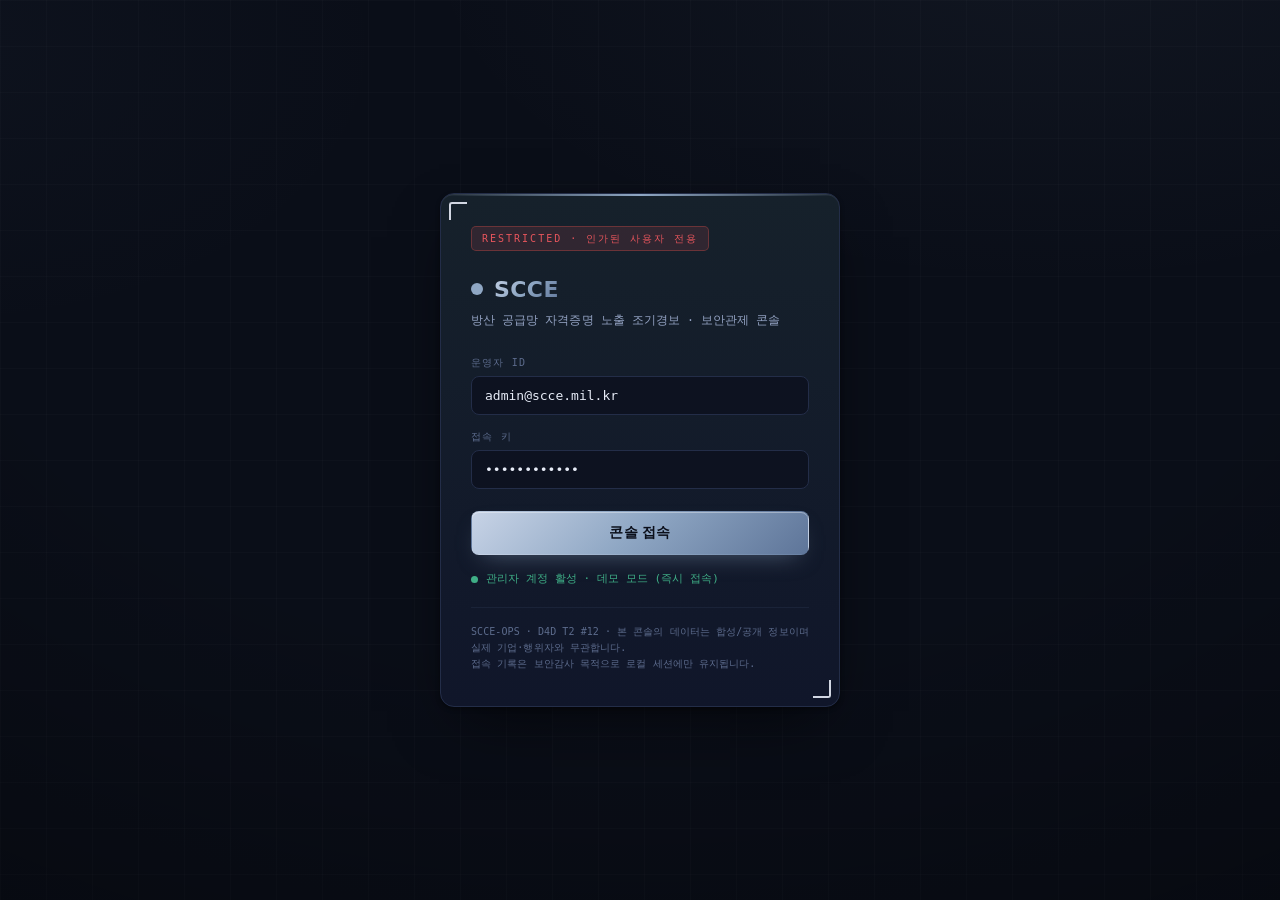
==== web/login.html @ 4a095b58 "SCCE — 방산 공급망 자격증명 노출 조기경보 (D4D T2 #12) - 협력사 도메인 매핑 + 유출/스틸러 자동 상관 - 활성침해 지배 스코어링(Compromise Likeli" ====
<!DOCTYPE html>
<html lang="ko">
<head>
<meta charset="UTF-8">
<meta name="viewport" content="width=device-width, initial-scale=1.0">
<title>SCCE · 접속 — 방산 공급망 조기경보</title>
<link rel="stylesheet" href="styles.css?v=16">
</head>
<body class="login-body">

<div class="login-card bracket-frame">
  <div class="scan"></div>
  <div class="login-inner">
    <span class="login-classification">Restricted · 인가된 사용자 전용</span>

    <div class="login-brand">
      <span class="beacon"></span>
      <h1>SCCE</h1>
    </div>
    <div class="login-sub">방산 공급망 자격증명 노출 조기경보 · 보안관제 콘솔</div>

    <form id="login-form" autocomplete="off">
      <div class="login-field">
        <label for="u">운영자 ID</label>
        <input id="u" type="text" value="admin@scce.mil.kr" spellcheck="false">
      </div>
      <div class="login-field">
        <label for="p">접속 키</label>
        <input id="p" type="password" value="••••••••••••">
      </div>
      <button class="login-btn" type="submit">콘솔 접속</button>
    </form>

    <div class="login-status"><span class="dot"></span>관리자 계정 활성 · 데모 모드 (즉시 접속)</div>

    <div class="login-foot">
      SCCE-OPS · D4D T2 #12 · 본 콘솔의 데이터는 합성/공개 정보이며 실제 기업·행위자와 무관합니다.<br>
      접속 기록은 보안감사 목적으로 로컬 세션에만 유지됩니다.
    </div>
  </div>
</div>

<script>
(function () {
  var AUTH_KEY = "scce_auth";
  // 이미 세션이 있으면 바로 대시보드로
  try { if (sessionStorage.getItem(AUTH_KEY)) location.replace("index.html"); } catch (e) {}

  function login() {
    var user = (document.getElementById("u").value || "admin@scce.mil.kr").trim();
    // 데모 모드: 관리자 계정 활성 → 항상 접속 성공
    try { sessionStorage.setItem(AUTH_KEY, user); } catch (e) {}
    location.href = "index.html";
  }
  document.getElementById("login-form").addEventListener("submit", function (e) {
    e.preventDefault(); login();
  });
})();
</script>
</body>
</html>
---- web/styles.css ----
/* ==========================================================================
   d4d-scce SOC 콘솔 — 딥 네이비 인텔리전스 콘솔
   오프라인 전용: 시스템 폰트만 사용(인터넷/CDN 불요).
   ========================================================================== */
:root {
  --bg:        #0A0E18;
  --bg-2:      #0D1220;
  --panel:     #10162A;
  --panel-2:   #141B2E;
  --line:      #232D48;
  --line-soft: #1A2338;
  --ink:       #E7ECF7;
  --ink-dim:   #93A2C2;
  --ink-faint: #5C6B8C;

  /* 주 액센트: 티타늄/실버 스틸블루 (경고가 아닌 "브랜드/인터랙션" 전용) */
  --accent:      #8FA7C4;
  --accent-dim:  #5E7599;
  --accent-soft: rgba(143,167,196,.13);

  /* 앰버는 이제 경고(WARN) 상태 전용 — 화면 전체에 뿌리지 않는다 */
  --amber:     #D9A441;
  --amber-dim: #96742C;
  --critical:  #E6555C;
  --critical-soft: rgba(230,85,92,.13);
  --high:      #D9A441;
  --high-soft: rgba(217,164,65,.13);
  --medium:    #6E93B8;
  --low:       #4C5B7A;
  --good:      #3FAE86;

  --font-sys:  system-ui, -apple-system, "SF Pro Text", "Segoe UI", Roboto, sans-serif;
  --font-mono: ui-monospace, "SF Mono", "JetBrains Mono", Menlo, Consolas, monospace;

  --r: 10px;
  --r-sm: 7px;
}

* { box-sizing: border-box; }
html, body { margin: 0; padding: 0; }
body {
  background:
    radial-gradient(1200px 600px at 80% -10%, rgba(143,167,196,.05), transparent 60%),
    radial-gradient(900px 500px at 0% 0%, rgba(110,147,184,.04), transparent 55%),
    var(--bg);
  color: var(--ink);
  font-family: var(--font-sys);
  font-size: 14px;
  line-height: 1.5;
  -webkit-font-smoothing: antialiased;
}

.mono { font-family: var(--font-mono); }
.eyebrow {
  font-family: var(--font-mono);
  font-size: 10.5px; letter-spacing: .18em; text-transform: uppercase;
  color: var(--ink-faint);
}

/* ---- command bar -------------------------------------------------------- */
.cmdbar {
  display: flex; align-items: center; gap: 14px;
  padding: 10px 22px;
  border-bottom: 1px solid var(--line);
  background: linear-gradient(180deg, var(--bg-2), transparent);
  position: sticky; top: 0; z-index: 20;
  backdrop-filter: blur(6px);
  min-height: 46px;
}
.view-crumb {
  font-size: 12.5px; font-weight: 600; color: var(--ink-dim); letter-spacing: .01em;
}
.view-crumb::before {
  content: "SCCE-OPS /"; font-family: var(--font-mono); font-size: 10px; font-weight: 500;
  color: var(--ink-faint); margin-right: 8px; letter-spacing: .06em;
}
.beacon {
  width: 11px; height: 11px; border-radius: 50%;
  background: var(--accent);
  box-shadow: 0 0 0 0 rgba(143,167,196,.6);
  animation: pulse 2.4s infinite;
}
@keyframes pulse {
  0%   { box-shadow: 0 0 0 0 rgba(143,167,196,.55); }
  70%  { box-shadow: 0 0 0 9px rgba(143,167,196,0); }
  100% { box-shadow: 0 0 0 0 rgba(143,167,196,0); }
}
.cmdbar .spacer { flex: 1; }

/* 브랜드 — 이제 커맨드바가 아니라 레일 상단에 자리잡는다 */
.rail-brand { display: flex; align-items: center; gap: 12px; padding: 4px 4px 18px; margin-bottom: 10px;
  border-bottom: 1px solid var(--line-soft); }
.rail-brand .beacon { width: 12px; height: 12px; flex: none; }
.rail-brand h1 { font-size: 19px; font-weight: 720; margin: 0; letter-spacing: .01em; }
.rail-brand .sub { font-family: var(--font-mono); font-size: 10px; color: var(--ink-faint); line-height: 1.4; margin-top: 2px; }
.tag {
  font-family: var(--font-mono); font-size: 11px;
  padding: 4px 10px; border: 1px solid var(--line);
  border-radius: 100px; color: var(--ink-dim);
}
.tag.src-mock  { border-color: var(--accent-dim); color: var(--accent); }

/* ---- layout ------------------------------------------------------------- */
.wrap { padding: 20px 24px 40px; max-width: 1440px; margin: 0 auto; }

/* KPI strip — 5종 (히어로 수치는 미션 스트립에 병합됨) */
.kpis {
  display: grid; grid-template-columns: repeat(5, 1fr); gap: 12px; margin-bottom: 16px;
}
.kpi {
  background: linear-gradient(180deg, var(--panel-2), var(--panel));
  border: 1px solid var(--line); border-radius: var(--r);
  padding: 14px 16px; position: relative; overflow: hidden;
}
.kpi .label { font-family: var(--font-mono); font-size: 10.5px; letter-spacing: .1em;
  text-transform: uppercase; color: var(--ink-faint); }
.kpi .val { font-size: 30px; font-weight: 680; margin-top: 6px; letter-spacing: -.02em;
  font-variant-numeric: tabular-nums; }
.kpi .unit { font-size: 12px; color: var(--ink-dim); font-weight: 500; margin-left: 4px; }
.kpi.alert { border-color: rgba(240,82,75,.4); }
.kpi.alert .val { color: var(--critical); }
.kpi.warn  .val { color: var(--amber); }
.kpi::after {
  content: ""; position: absolute; left: 0; bottom: 0; height: 2px; width: 100%;
  background: var(--line);
}
.kpi.alert::after { background: linear-gradient(90deg, var(--critical), transparent); }
.kpi.warn::after  { background: linear-gradient(90deg, var(--amber), transparent); }
.kpi .knote { color: var(--ink-faint); font-size: 11.5px; margin-top: 4px; line-height: 1.35; }

/* demo thesis strip — 서사(ms-text) + 히어로 수치(ms-hero) 한 덩어리 */
.mission-strip {
  display: flex; align-items: stretch; gap: 26px;
  margin: 0 0 16px; padding: 20px 24px;
  border: 1px solid rgba(143,167,196,.34); border-radius: var(--r);
  background:
    linear-gradient(90deg, rgba(143,167,196,.13), rgba(110,147,184,.055) 55%, rgba(18,28,37,.72)),
    var(--panel);
  box-shadow: inset 0 0 0 1px rgba(255,255,255,.02);
}
.mission-strip .ms-text { flex: 1; min-width: 0; display: flex; flex-direction: column; justify-content: center; }
.mission-strip h2 {
  margin: 4px 0 4px; font-size: 25px; letter-spacing: -.03em; line-height: 1.25;
  color: var(--ink);
}
.mission-strip p { margin: 0; color: var(--ink-dim); font-size: 13px; }
.mission-pill {
  align-self: flex-start; margin-top: 12px;
  font-family: var(--font-mono); font-size: 11px; color: var(--accent);
  border: 1px solid rgba(143,167,196,.42); border-radius: 999px; padding: 7px 11px;
  background: rgba(143,167,196,.08);
}

/* 히어로 수치 — 조기경보 리드타임(핵심 차별점 #1), 미션 스트립 오른쪽에 박힌 단일 초점 */
.ms-hero {
  flex: 0 0 260px; position: relative; padding-left: 26px;
  border-left: 1px solid rgba(143,167,196,.28);
  display: flex; flex-direction: column; justify-content: center;
}
.ms-hero .eyebrow { color: rgba(255,138,133,.75); }
.ms-hero .kh-val { display: flex; align-items: baseline; margin-top: 6px; }
.ms-hero .kh-val .val-n {
  font-size: 46px; font-weight: 760; letter-spacing: -.03em; font-variant-numeric: tabular-nums;
  background: linear-gradient(180deg, #FF8A85, var(--critical));
  -webkit-background-clip: text; background-clip: text; color: transparent;
}
.ms-hero .kh-val .unit { font-size: 16px; color: var(--ink-dim); font-weight: 600; margin-left: 6px; }
.ms-hero .kh-note { font-size: 11px; color: rgba(255,138,133,.85); line-height: 1.5; margin-top: 6px; }
.ms-hero .kh-spark { width: 100%; height: 38px; display: block; margin-top: 10px; }
@media (max-width: 1100px) {
  .mission-strip { flex-direction: column; }
  .ms-hero { flex: none; padding-left: 0; padding-top: 16px; border-left: none; border-top: 1px solid rgba(143,167,196,.28); }
}
.mission-pill {
  flex: 0 0 auto; font-family: var(--font-mono); font-size: 11px; color: var(--accent);
  border: 1px solid rgba(143,167,196,.42); border-radius: 999px; padding: 7px 11px;
  background: rgba(143,167,196,.08);
}


/* five-step demo flow */
.demo-flow { display:grid; grid-template-columns: repeat(5, 1fr); gap:10px; margin: -4px 0 16px; }
.flow-card { background: linear-gradient(180deg, rgba(23,35,46,.92), rgba(18,28,37,.95)); border:1px solid var(--line); border-radius:var(--r); padding:12px 12px; min-height:92px; }
.flow-card b { display:inline-grid; place-items:center; width:24px; height:24px; border-radius:50%; background:rgba(110,147,184,.13); color:var(--medium); font-family:var(--font-mono); margin-bottom:8px; }
.flow-card.hot { border-color:rgba(240,82,75,.42); box-shadow: inset 0 0 0 1px rgba(240,82,75,.04); }
.flow-card.hot b { background:rgba(240,82,75,.15); color:var(--critical); }
.flow-card span { display:block; font-weight:680; font-size:13px; margin-bottom:3px; }
.flow-card small { display:block; color:var(--ink-faint); line-height:1.35; font-size:11.2px; }
.report-grid { display:grid; grid-template-columns: 1.35fr .85fr; gap:16px; }
@media (max-width: 1100px) { .demo-flow { grid-template-columns:1fr 1fr; } .report-grid { grid-template-columns:1fr; } }

/* main grid: ranked table + detail */
.grid-main { display: grid; grid-template-columns: 1.15fr 1fr; gap: 16px; }

.panel {
  background: var(--panel); border: 1px solid var(--line); border-radius: var(--r);
  overflow: hidden;
}
.panel > .head {
  display: flex; align-items: center; gap: 10px;
  padding: 12px 16px; border-bottom: 1px solid var(--line-soft);
}
.panel > .head h2 { font-size: 13px; margin: 0; font-weight: 620; letter-spacing: .01em; }
.panel > .head .count { font-family: var(--font-mono); font-size: 11px; color: var(--ink-faint); }
.panel > .body { padding: 6px; }

/* ranked rows */
.vrow {
  display: grid; grid-template-columns: 26px 1fr 96px 92px;
  align-items: center; gap: 12px;
  padding: 11px 12px; border-radius: var(--r-sm);
  cursor: pointer; border: 1px solid transparent;
}
.vrow:hover { background: var(--panel-2); }
.vrow.sel { background: var(--panel-2); border-color: var(--line); }
.vrow .rank { font-family: var(--font-mono); font-size: 12px; color: var(--ink-faint); text-align: center; }
.vrow .vmain .name { font-weight: 600; font-size: 13.5px; }
.vrow .vmain .meta { font-family: var(--font-mono); font-size: 10.5px; color: var(--ink-faint); margin-top: 2px; }
.vrow.crit .rank { color: var(--critical); }

/* risk meter */
.meter { height: 6px; background: var(--line-soft); border-radius: 100px; overflow: hidden; }
.meter > i { display: block; height: 100%; border-radius: 100px; background: var(--low); }
.meter.crit > i { background: linear-gradient(90deg, var(--critical), #ff8a84); }
.meter.high > i { background: linear-gradient(90deg, var(--amber), #f4c579); }
.meter.med  > i { background: linear-gradient(90deg, var(--medium), #8fd4e2); }
.risknum { font-family: var(--font-mono); font-size: 11px; color: var(--ink-dim); margin-top: 4px; text-align: right; }

.badge {
  font-family: var(--font-mono); font-size: 10px; letter-spacing: .04em;
  padding: 4px 8px; border-radius: 100px; text-align: center; white-space: nowrap;
  border: 1px solid transparent;
}
.badge.CRITICAL { color: var(--critical); background: var(--critical-soft); border-color: rgba(240,82,75,.3); }
.badge.HIGH { color: var(--amber); background: var(--high-soft); border-color: rgba(232,162,61,.3); }
.badge.MEDIUM { color: var(--medium); background: rgba(110,147,184,.1); border-color: rgba(110,147,184,.25); }
.badge.LOW { color: var(--low); background: rgba(91,116,136,.1); border-color: rgba(91,116,136,.25); }

/* detail panel */
.detail .body { padding: 16px; }
.detail-empty { padding: 40px 20px; text-align: center; color: var(--ink-faint); font-family: var(--font-mono); font-size: 12px; }
.dt-head { display: flex; align-items: flex-start; gap: 12px; margin-bottom: 14px; }
.dt-head .dt-name { font-size: 18px; font-weight: 680; letter-spacing: -.01em; }
.dt-head .dt-crit { font-family: var(--font-mono); font-size: 11px; color: var(--ink-dim); margin-top: 3px; }
.dt-score { margin-left: auto; text-align: right; }
.dt-score .n { font-size: 26px; font-weight: 700; font-variant-numeric: tabular-nums; }
.dt-score .l { font-family: var(--font-mono); font-size: 10px; color: var(--ink-faint); text-transform: uppercase; letter-spacing: .1em; }
.score-def { font-size: 11px; line-height: 1.6; color: var(--ink-dim); margin: -2px 0 12px;
  padding: 8px 11px; border: 1px solid var(--line); border-radius: var(--r-sm); background: var(--bg-2); }
.score-def b { color: var(--accent); font-weight: 650; }

.section-t { font-family: var(--font-mono); font-size: 10.5px; letter-spacing: .14em;
  text-transform: uppercase; color: var(--ink-faint); margin: 18px 0 8px; }

/* score anatomy — 위험점수 구성 시각화 */
.anatomy { display: flex; height: 20px; border-radius: 6px; overflow: hidden;
  background: var(--line-soft); margin-top: 6px; gap: 1.5px; }
.anatomy i { display: block; height: 100%; min-width: 0; transition: width .25s ease; }
.anatomy i.a-active { background: linear-gradient(90deg, #FF7A75, var(--critical)); }
.anatomy i.a-leak { background: linear-gradient(90deg, var(--gold-a, #F8D68B), var(--amber)); }
.anatomy i.a-stealer { background: linear-gradient(90deg, #7FDCEA, var(--medium)); }
.anatomy-legend { display: flex; flex-wrap: wrap; align-items: center; gap: 12px 16px;
  margin-top: 9px; font-family: var(--font-mono); font-size: 11px; color: var(--ink-dim); }
.anatomy-legend span { display: flex; align-items: center; gap: 6px; }
.anatomy-legend span i { width: 8px; height: 8px; border-radius: 2.5px; display: inline-block; }
.anatomy-legend span i.a-active { background: var(--critical); }
.anatomy-legend span i.a-leak { background: var(--amber); }
.anatomy-legend span i.a-stealer { background: var(--medium); }
.anatomy-legend b { color: var(--ink); font-weight: 650; }
.anatomy-legend .mult { margin-left: auto; padding: 4px 10px; border: 1px solid var(--line);
  border-radius: 100px; background: var(--bg-2); }
.anatomy-legend .op { color: var(--ink-faint); margin: 0 1px; }
.anatomy-legend .final { color: var(--critical); font-size: 12px; }

/* 킬체인 도달성 + 순위 분석 스트립 */
.reach-strip { display: flex; flex-wrap: wrap; gap: 6px; margin-top: 10px; }
.reach-strip .rc {
  font-family: var(--font-mono); font-size: 10.5px; padding: 4px 9px; border-radius: 6px;
  border: 1px solid var(--line); color: var(--ink-dim); background: var(--bg-2);
}
.reach-strip .rc-full { border-color: rgba(230,85,92,.45); color: #ff9a95; background: var(--critical-soft); font-weight: 600; }
.reach-strip .rc-part { border-color: rgba(217,164,65,.4); color: var(--amber); background: var(--high-soft); }
.reach-strip .rc-accelerating { border-color: rgba(230,85,92,.4); color: #ff9a95; }
.reach-strip .rc-active { border-color: rgba(217,164,65,.35); color: var(--amber); }

/* 크리덴셜 종류별 기여도 */
.catbd { display: flex; flex-direction: column; gap: 6px; margin-top: 4px; }
.catbd-row { display: grid; grid-template-columns: 90px 1fr 40px; align-items: center; gap: 9px; }
.catbd-label { font-size: 11.5px; color: var(--ink-dim); }
.catbd-bar { height: 7px; background: var(--line-soft); border-radius: 100px; overflow: hidden; }
.catbd-bar > i { display: block; height: 100%; border-radius: 100px; background: linear-gradient(90deg, var(--accent-dim), var(--critical)); }
.catbd-val { font-family: var(--font-mono); font-size: 11px; color: var(--ink); text-align: right; }
.catbd-note { font-size: 10.5px; color: var(--ink-faint); line-height: 1.5; margin-top: 8px; }

/* 다음 표적 확산 예측 */
.forecast-panel { box-shadow: var(--glow-gold), 0 1px 0 var(--hl) inset, var(--sh); }
.fc-lead { font-size: 12.5px; color: var(--ink-dim); line-height: 1.6; margin-bottom: 12px; }
.fc-lead b { color: var(--ink); }
.fc-caveat { display: inline-block; margin-left: 6px; font-family: var(--font-mono); font-size: 10px;
  color: var(--ink-faint); border: 1px solid var(--line); border-radius: 100px; padding: 2px 8px; }
.fc-grid { display: grid; grid-template-columns: repeat(auto-fit, minmax(240px, 1fr)); gap: 10px; }
.fc-card { border: 1px solid var(--line); border-radius: var(--r-sm); background: var(--bg-2); padding: 12px 13px; }
.fc-card.fc-HIGH { border-color: rgba(230,85,92,.4); background: var(--critical-soft); }
.fc-card.fc-MEDIUM { border-color: rgba(217,164,65,.35); }
.fc-top { display: flex; align-items: baseline; gap: 8px; }
.fc-name { font-weight: 680; font-size: 14px; }
.fc-meta { font-family: var(--font-mono); font-size: 10px; color: var(--ink-faint); flex: 1; }
.fc-score { font-family: var(--font-mono); font-size: 18px; font-weight: 750; color: var(--critical); }
.fc-score small { font-size: 10px; color: var(--ink-faint); font-weight: 500; }
.fc-MEDIUM .fc-score { color: var(--amber); }
.fc-bar { height: 5px; background: var(--line-soft); border-radius: 100px; overflow: hidden; margin: 8px 0 9px; }
.fc-bar > i { display: block; height: 100%; border-radius: 100px; background: linear-gradient(90deg, var(--amber), var(--critical)); }
.fc-reasons { margin: 0; padding-left: 15px; }
.fc-reasons li { font-size: 11px; color: var(--ink-dim); line-height: 1.5; margin-bottom: 2px; }

/* 공급망 횡단 상관 (조사 뷰) */
.xlink { padding: 10px 12px; border: 1px solid var(--line); border-radius: var(--r-sm);
  background: var(--bg-2); margin-bottom: 8px; }
.xl-top { display: flex; align-items: center; gap: 8px; }
.xl-type { font-family: var(--font-mono); font-size: 10px; padding: 2px 7px; border-radius: 5px;
  border: 1px solid var(--line); color: var(--ink-dim); }
.xl-type.xl-shared_machine { border-color: rgba(230,85,92,.4); color: #ff9a95; }
.xl-key { font-size: 11.5px; color: var(--accent); }
.xl-n { margin-left: auto; font-family: var(--font-mono); font-size: 10.5px; color: var(--ink-faint); }
.xl-vs { display: flex; flex-wrap: wrap; gap: 5px; margin-top: 7px; }
.xl-vs span { font-family: var(--font-mono); font-size: 10.5px; padding: 2px 7px; border-radius: 100px;
  border: 1px solid var(--line); color: var(--ink-dim); }

/* 룩얼라이크 사칭 도메인 */
.lookalike { padding: 10px 12px; border: 1px solid rgba(230,85,92,.28); border-radius: var(--r-sm);
  background: var(--critical-soft); margin-bottom: 8px; }
.lookalike .la-dom { font-size: 12.5px; color: #ff9a95; word-break: break-all; }
.lookalike .la-real { font-size: 12px; color: var(--ink-dim); margin-top: 3px; }
.lookalike .la-real b { color: var(--ink); }
.lookalike .la-src { font-family: var(--font-mono); font-size: 10px; color: var(--ink-faint); margin-top: 4px; }

.chips { display: flex; flex-wrap: wrap; gap: 6px; }
.chip {
  font-family: var(--font-mono); font-size: 10.5px; padding: 4px 9px;
  border: 1px solid var(--line); border-radius: 6px; color: var(--ink-dim);
  background: var(--bg-2);
}
.chip.hot { border-color: rgba(240,82,75,.35); color: #ff9a95; }
.chip.mitre { border-color: rgba(110,147,184,.3); color: var(--medium); }

/* incident evidence */
.evi { border: 1px solid rgba(240,82,75,.28); background: var(--critical-soft);
  border-radius: var(--r-sm); padding: 12px 14px; margin-bottom: 10px; }
.evi .row { display: flex; justify-content: space-between; font-family: var(--font-mono);
  font-size: 11.5px; color: var(--ink-dim); }
.evi .row b { color: var(--ink); font-weight: 600; }
.evi .urls { margin-top: 8px; display: flex; flex-direction: column; gap: 3px; }
.evi .urls code { font-family: var(--font-mono); font-size: 10.5px; color: #ff9a95;
  word-break: break-all; }

/* timeline */
.tl { position: relative; padding-left: 16px; }
.tl::before { content: ""; position: absolute; left: 4px; top: 4px; bottom: 4px; width: 1px; background: var(--line); }
.tl .ev { position: relative; padding: 5px 0; }
.tl .ev::before { content: ""; position: absolute; left: -14px; top: 10px; width: 7px; height: 7px;
  border-radius: 50%; background: var(--ink-faint); border: 2px solid var(--panel); }
.tl .ev.stealer::before { background: var(--critical); }
.tl .ev.leak::before { background: var(--amber); }
.tl .ev .d { font-family: var(--font-mono); font-size: 10.5px; color: var(--ink-faint); }
.tl .ev .l { font-size: 12.5px; }
.tl .ev .x { font-size: 11px; color: var(--ink-dim); }

/* advisory */
.advisory { border: 1px solid var(--line); border-radius: var(--r-sm);
  background: var(--bg-2); margin-top: 8px; }
.advisory .ah { display: flex; align-items: center; gap: 8px; padding: 10px 12px;
  border-bottom: 1px solid var(--line-soft); }
.advisory .ah .t { font-size: 12.5px; font-weight: 600; color: var(--critical); }
.advisory pre { margin: 0; padding: 12px 14px; font-family: var(--font-mono);
  font-size: 11px; line-height: 1.6; color: var(--ink-dim); white-space: pre-wrap;
  max-height: 260px; overflow: auto; }
.btn {
  font-family: var(--font-mono); font-size: 11px; cursor: pointer;
  padding: 5px 11px; border-radius: 6px; border: 1px solid var(--accent-dim);
  background: var(--high-soft); color: var(--accent); margin-left: auto;
}
.btn:hover { background: rgba(143,167,196,.2); }
.btn:active { transform: translateY(1px); }

/* confidence bar */
.conf { display: flex; align-items: center; gap: 8px; margin-top: 6px; }
.conf .track { flex: 1; height: 5px; background: var(--line-soft); border-radius: 100px; overflow: hidden; }
.conf .track > i { display: block; height: 100%; background: linear-gradient(90deg, var(--good), var(--medium)); }
.conf .pct { font-family: var(--font-mono); font-size: 11px; color: var(--ink-dim); }

/* ---- campaign + graph --------------------------------------------------- */
.grid-lower { display: grid; grid-template-columns: 1fr 1.25fr; gap: 16px; margin-top: 16px; }

.camp {
  border: 1px solid rgba(240,82,75,.3); background: linear-gradient(180deg, var(--critical-soft), transparent);
  border-radius: var(--r-sm); padding: 13px 15px; margin-bottom: 10px;
}
.camp .ct { display: flex; align-items: center; gap: 8px; }
.camp .ct .id { font-family: var(--font-mono); font-size: 12px; font-weight: 600; color: var(--ink); }
.camp .ct .conf-t { margin-left: auto; font-family: var(--font-mono); font-size: 10.5px; color: var(--amber); }
.camp .note { font-size: 12px; color: var(--ink-dim); margin-top: 7px; }
.camp .vs { display: flex; flex-wrap: wrap; gap: 5px; margin-top: 9px; }
.camp .vs .v { font-family: var(--font-mono); font-size: 10.5px; padding: 3px 8px;
  border: 1px solid var(--line); border-radius: 100px; color: var(--ink-dim); background: var(--bg-2); }

#graph { width: 100%; height: 340px; display: block; }
.legend { display: flex; gap: 14px; padding: 8px 16px 14px; flex-wrap: wrap; }
.legend span { font-family: var(--font-mono); font-size: 10.5px; color: var(--ink-faint); display: flex; align-items: center; gap: 5px; }
.legend i { width: 9px; height: 9px; border-radius: 3px; display: inline-block; }

/* mitre + ioc tables */
.grid-tables { display: grid; grid-template-columns: 1fr 1fr; gap: 16px; margin-top: 16px; }
table.tbl { width: 100%; border-collapse: collapse; }
table.tbl th, table.tbl td { text-align: left; padding: 8px 12px; font-size: 12px;
  border-bottom: 1px solid var(--line-soft); }
table.tbl th { font-family: var(--font-mono); font-size: 10px; letter-spacing: .1em;
  text-transform: uppercase; color: var(--ink-faint); font-weight: 500; }
table.tbl td.mono, table.tbl td .id { font-family: var(--font-mono); font-size: 11.5px; }
table.tbl td .id { color: var(--medium); }
table.tbl tr:hover td { background: var(--panel-2); }
.cnt { font-family: var(--font-mono); color: var(--ink-dim); text-align: right; }

.foot { margin-top: 26px; padding-top: 16px; border-top: 1px solid var(--line-soft);
  font-family: var(--font-mono); font-size: 10.5px; color: var(--ink-faint); }

/* responsive */
@media (max-width: 1080px) {
  .kpis { grid-template-columns: repeat(3, 1fr); }
  .grid-main, .grid-lower, .grid-tables { grid-template-columns: 1fr; }
}
@media (max-width: 560px) {
  .kpis { grid-template-columns: repeat(2, 1fr); }
  .wrap { padding: 14px; }
}
@media (prefers-reduced-motion: reduce) {
  .beacon { animation: none; }
}

/* ==========================================================================
   조기경보 리플레이 (타임머신)
   ========================================================================== */
.replay-body { padding: 14px 16px 16px; }
.replay-intro { font-size: 12px; line-height: 1.65; color: var(--ink-dim); margin: 0 0 12px; }
.replay-intro b { color: var(--ink); font-weight: 650; }
.replay-controls { display: flex; align-items: center; gap: 14px; margin-bottom: 10px; }
.rbtn {
  width: 34px; height: 34px; border-radius: 8px; flex: none;
  border: 1px solid var(--accent-dim); background: var(--high-soft);
  color: var(--accent); font-size: 13px; cursor: pointer;
}
.rbtn:hover { background: rgba(143,167,196,.2); }
.rbtn:active { transform: translateY(1px); }
#replay-scrub {
  flex: 1; -webkit-appearance: none; appearance: none; height: 4px;
  background: var(--line); border-radius: 100px; outline: none;
}
#replay-scrub::-webkit-slider-thumb {
  -webkit-appearance: none; appearance: none; width: 14px; height: 14px;
  border-radius: 50%; background: var(--accent); cursor: pointer;
  border: 2px solid var(--bg);
}
#replay-scrub::-moz-range-thumb {
  width: 14px; height: 14px; border-radius: 50%; background: var(--accent);
  cursor: pointer; border: 2px solid var(--bg);
}
.replay-date { font-size: 14px; color: var(--ink); min-width: 96px; text-align: right; font-variant-numeric: tabular-nums; }

#replay-spark { width: 100%; height: 120px; display: block; }

.replay-foot { display: flex; align-items: center; gap: 16px; margin-top: 10px; flex-wrap: wrap; }
.replay-stats { display: flex; gap: 8px; flex-wrap: wrap; }
.replay-stats .s {
  font-family: var(--font-mono); font-size: 11px; color: var(--ink-dim);
  padding: 4px 9px; border: 1px solid var(--line); border-radius: 6px; background: var(--bg-2);
}
.replay-stats .s b { color: var(--ink); }
.replay-stats .s.hot { border-color: rgba(240,82,75,.35); }
.replay-stats .s.hot b { color: var(--critical); }

.replay-ew {
  margin-left: auto; display: none; align-items: center; gap: 8px;
  font-family: var(--font-mono); font-size: 12px; color: var(--critical);
  padding: 6px 12px; border: 1px solid rgba(240,82,75,.4);
  background: var(--critical-soft); border-radius: 8px;
}
.replay-ew.show { display: flex; animation: ewflash .5s ease; }
@keyframes ewflash { from { transform: scale(.96); opacity: 0; } to { transform: scale(1); opacity: 1; } }
.replay-ew .dot { width: 8px; height: 8px; border-radius: 50%; background: var(--critical);
  box-shadow: 0 0 0 0 rgba(240,82,75,.6); animation: pulse 1.6s infinite; }

.replay-ticker {
  margin-top: 10px; min-height: 22px; font-family: var(--font-mono); font-size: 11.5px;
  color: var(--ink-dim); display: flex; gap: 8px; flex-wrap: wrap;
}
.replay-ticker .tk { padding: 3px 9px; border-radius: 6px; background: var(--bg-2); border: 1px solid var(--line-soft); }
.replay-ticker .tk.camp { border-color: rgba(240,82,75,.4); color: #ff9a95; }
.replay-ticker .tk.leak { color: var(--amber); }

/* ==========================================================================
   로그인 (작전 콘솔 접속 화면)
   ========================================================================== */
body.login-body {
  display: flex; align-items: center; justify-content: center;
  min-height: 100vh; padding: 24px;
}
.login-card {
  width: 100%; max-width: 400px;
  background: linear-gradient(180deg, var(--panel-2), var(--panel));
  border: 1px solid var(--line); border-radius: 14px;
  overflow: hidden; position: relative;
  box-shadow: 0 24px 60px rgba(0,0,0,.5);
}
.login-card .scan {
  height: 2px; width: 100%;
  background: linear-gradient(90deg, transparent, var(--accent), transparent);
  animation: scan 3.2s ease-in-out infinite;
}
@keyframes scan { 0%,100% { opacity: .3; transform: translateX(-30%);} 50% { opacity: 1; transform: translateX(30%);} }
.login-inner { padding: 30px 30px 34px; }
.login-classification {
  font-family: var(--font-mono); font-size: 10px; letter-spacing: .2em; text-transform: uppercase;
  color: var(--critical); border: 1px solid rgba(240,82,75,.3); background: var(--critical-soft);
  padding: 4px 10px; border-radius: 5px; display: inline-block; margin-bottom: 22px;
}
.login-brand { display: flex; align-items: center; gap: 11px; margin-bottom: 6px; }
.login-brand .beacon { width: 12px; height: 12px; }
.login-brand h1 { font-size: 22px; font-weight: 720; margin: 0; letter-spacing: .02em; }
.login-sub { font-family: var(--font-mono); font-size: 11.5px; color: var(--ink-dim); margin-bottom: 26px; }
.login-field { margin-bottom: 14px; }
.login-field label {
  display: block; font-family: var(--font-mono); font-size: 10px; letter-spacing: .12em;
  text-transform: uppercase; color: var(--ink-faint); margin-bottom: 6px;
}
.login-field input {
  width: 100%; padding: 11px 13px; border-radius: 8px;
  background: var(--bg-2); border: 1px solid var(--line); color: var(--ink);
  font-family: var(--font-mono); font-size: 13px; outline: none;
}
.login-field input:focus { border-color: var(--accent-dim); }
.login-btn {
  width: 100%; margin-top: 8px; padding: 12px; border-radius: 8px; cursor: pointer;
  border: 1px solid var(--accent-dim);
  background: linear-gradient(180deg, var(--accent), var(--accent-dim)); color: #0B0F1A;
  font-size: 14px; font-weight: 700; letter-spacing: .02em;
}
.login-btn:hover { filter: brightness(1.06); }
.login-btn:active { transform: translateY(1px); }
.login-status {
  margin-top: 16px; display: flex; align-items: center; gap: 8px;
  font-family: var(--font-mono); font-size: 11px; color: var(--good);
}
.login-status .dot { width: 7px; height: 7px; border-radius: 50%; background: var(--good);
  box-shadow: 0 0 0 0 rgba(63,176,127,.6); animation: pulse 2s infinite; }
.login-foot {
  margin-top: 20px; padding-top: 16px; border-top: 1px solid var(--line-soft);
  font-family: var(--font-mono); font-size: 10px; color: var(--ink-faint); line-height: 1.6;
}

/* 대시보드 사용자 칩 + 로그아웃 */
.user-chip {
  display: flex; align-items: center; gap: 7px;
  font-family: var(--font-mono); font-size: 11px; color: var(--ink-dim);
  padding: 4px 10px; border: 1px solid var(--line); border-radius: 100px;
}
.user-chip .av {
  width: 18px; height: 18px; border-radius: 50%; flex: none;
  background: linear-gradient(135deg, var(--accent), var(--accent-dim)); color: #0B0F1A;
  font-weight: 700; font-size: 10px; display: flex; align-items: center; justify-content: center;
}
.logout-btn {
  font-family: var(--font-mono); font-size: 11px; cursor: pointer;
  padding: 5px 11px; border-radius: 100px; border: 1px solid var(--line);
  background: transparent; color: var(--ink-dim);
}
.logout-btn:hover { border-color: var(--critical); color: var(--critical); }

/* ==========================================================================
   멀티뷰 워크스페이스 셸
   ========================================================================== */
.opsclock { font-size: 12px; color: var(--ink-dim); letter-spacing: .04em;
  padding: 4px 10px; border: 1px solid var(--line); border-radius: 6px; font-variant-numeric: tabular-nums; }
.app { display: grid; grid-template-columns: 210px 1fr; min-height: calc(100vh - 58px); }
.rail {
  border-right: 1px solid var(--line); background: var(--bg-2);
  padding: 14px 12px; display: flex; flex-direction: column; gap: 4px; position: sticky; top: 58px;
  height: calc(100vh - 58px);
}
.nav {
  display: flex; align-items: center; gap: 11px; width: 100%; text-align: left;
  padding: 10px 12px; border-radius: 8px; cursor: pointer;
  background: transparent; border: 1px solid transparent; color: var(--ink-dim);
  font-family: var(--font-sys); font-size: 13px;
}
.nav:hover { background: var(--panel); color: var(--ink); }
.nav.active { background: var(--panel-2); border-color: var(--line); color: var(--ink); }
.nav.active .ic { color: var(--accent); }
.nav .ic { font-size: 14px; width: 16px; text-align: center; color: var(--ink-faint); }
.nav .lb { flex: 1; }
.nav-badge {
  font-family: var(--font-mono); font-size: 10.5px; min-width: 20px; text-align: center;
  padding: 1px 6px; border-radius: 100px; background: var(--critical-soft);
  color: var(--critical); border: 1px solid rgba(240,82,75,.3);
}
.nav-badge:empty { display: none; }
.rail-foot { margin-top: auto; padding-top: 14px; border-top: 1px solid var(--line-soft); }
.rail-note { font-family: var(--font-mono); font-size: 10px; color: var(--ink-faint); line-height: 1.6; margin-top: 6px; }

.view.hidden { display: none; }
.view-head { display: flex; align-items: flex-end; justify-content: space-between; margin-bottom: 18px; gap: 16px; flex-wrap: wrap; }
.view-title { font-size: 20px; font-weight: 700; margin: 4px 0 0; letter-spacing: -.01em; }

/* ---- triage queue ------------------------------------------------------- */
.triage-stats { display: flex; gap: 8px; flex-wrap: wrap; }
.triage-stats .ts {
  font-family: var(--font-mono); font-size: 11px; color: var(--ink-dim);
  padding: 6px 12px; border: 1px solid var(--line); border-radius: 8px; background: var(--panel);
}
.triage-stats .ts b { color: var(--ink); font-size: 14px; }
.triage-stats .ts.breach { border-color: rgba(240,82,75,.4); }
.triage-stats .ts.breach b { color: var(--critical); }

.triage-list { display: flex; flex-direction: column; gap: 12px; }
.inc {
  background: var(--panel); border: 1px solid var(--line); border-radius: var(--r);
  padding: 16px 18px; display: grid; grid-template-columns: 1fr auto; gap: 14px 20px;
}
.inc.sev-critical { border-left: 3px solid var(--critical); }
.inc.st-CONTAINED { opacity: .62; }
.inc.st-ESCALATED { border-left-color: var(--amber); }
.inc-main .inc-top { display: flex; align-items: center; gap: 10px; margin-bottom: 4px; flex-wrap: wrap; }
.inc-main .inc-vendor { font-size: 16px; font-weight: 680; }
.inc-id { font-family: var(--font-mono); font-size: 10.5px; color: var(--ink-faint); }
.inc-desc { font-size: 12.5px; color: var(--ink-dim); margin: 6px 0 8px; }
.inc-desc code { font-family: var(--font-mono); color: #ff9a95; font-size: 11px; }
.inc-tags { display: flex; gap: 6px; flex-wrap: wrap; }
.st-pill {
  font-family: var(--font-mono); font-size: 10px; letter-spacing: .06em; padding: 3px 9px;
  border-radius: 100px; border: 1px solid transparent;
}
.st-NEW { color: var(--critical); background: var(--critical-soft); border-color: rgba(240,82,75,.3); }
.st-INVESTIGATING { color: var(--amber); background: var(--high-soft); border-color: rgba(232,162,61,.3); }
.st-CONTAINED { color: var(--good); background: rgba(63,176,127,.12); border-color: rgba(63,176,127,.3); }
.st-ESCALATED { color: #d98cff; background: rgba(217,140,255,.1); border-color: rgba(217,140,255,.3); }

.inc-side { display: flex; flex-direction: column; align-items: flex-end; gap: 10px; min-width: 180px; }
.sla { text-align: right; }
.sla .lbl { font-family: var(--font-mono); font-size: 9.5px; letter-spacing: .12em; text-transform: uppercase; color: var(--ink-faint); }
.sla .clock { font-family: var(--font-mono); font-size: 22px; font-weight: 600; font-variant-numeric: tabular-nums; color: var(--ink); }
.sla .clock.warn { color: var(--amber); }
.sla .clock.breach { color: var(--critical); }
.sla .clock.done { color: var(--good); font-size: 15px; }
.inc-actions { display: flex; gap: 6px; flex-wrap: wrap; justify-content: flex-end; }
.act {
  font-family: var(--font-mono); font-size: 11px; cursor: pointer; padding: 6px 11px;
  border-radius: 7px; border: 1px solid var(--line); background: var(--panel-2); color: var(--ink-dim);
}
.act:hover { border-color: var(--accent-dim); color: var(--accent); }
.act.danger:hover { border-color: var(--critical); color: var(--critical); }
.act.go:hover { border-color: var(--good); color: var(--good); }
.act:disabled { opacity: .35; cursor: default; }
.assignee { font-family: var(--font-mono); font-size: 11px; color: var(--ink-dim); }
.assignee b { color: var(--medium); }

/* ---- investigation ------------------------------------------------------ */
.invest-grid { display: grid; grid-template-columns: 300px 1fr; gap: 16px; }
.ent {
  display: flex; align-items: center; gap: 10px; padding: 10px 12px; border-radius: var(--r-sm);
  cursor: pointer; border: 1px solid transparent;
}
.ent:hover { background: var(--panel-2); }
.ent.sel { background: var(--panel-2); border-color: var(--line); }
.ent .etype { width: 9px; height: 9px; border-radius: 3px; flex: none; }
.ent .en { font-family: var(--font-mono); font-size: 12px; }
.ent .em { font-family: var(--font-mono); font-size: 10px; color: var(--ink-faint); margin-left: auto; }
.pivot { font-family: var(--font-mono); font-size: 11.5px; color: var(--medium); cursor: pointer; text-decoration: none; }
.pivot:hover { text-decoration: underline; }
.explain { border: 1px solid var(--line); border-radius: var(--r-sm); overflow: hidden; margin-top: 8px; }
.explain .er { display: flex; align-items: center; gap: 10px; padding: 9px 12px; border-bottom: 1px solid var(--line-soft); }
.explain .er:last-child { border-bottom: none; }
.explain .er .ename { font-family: var(--font-mono); font-size: 11.5px; color: var(--ink-dim); flex: 1; }
.explain .er .ebar { width: 120px; height: 6px; background: var(--line-soft); border-radius: 100px; overflow: hidden; }
.explain .er .ebar > i { display: block; height: 100%; background: linear-gradient(90deg, var(--amber), #f4c579); }
.explain .er .eval { font-family: var(--font-mono); font-size: 11.5px; color: var(--ink); width: 54px; text-align: right; }

/* ---- brief -------------------------------------------------------------- */
.brief-actions { display: flex; gap: 8px; }
.btn2 {
  font-family: var(--font-mono); font-size: 11.5px; cursor: pointer; padding: 7px 13px;
  border-radius: 7px; border: 1px solid var(--accent-dim); background: var(--high-soft); color: var(--accent);
}
.btn2:hover { background: rgba(143,167,196,.2); }
.btn2:active { transform: translateY(1px); }
.brief { padding: 26px 30px; max-width: 860px; }
.brief .b-class { font-family: var(--font-mono); font-size: 10px; letter-spacing: .2em; text-transform: uppercase;
  color: var(--critical); border: 1px solid rgba(240,82,75,.3); padding: 3px 9px; border-radius: 5px; display: inline-block; }
.brief h1 { font-size: 22px; margin: 16px 0 4px; letter-spacing: -.01em; }
.brief .b-meta { font-family: var(--font-mono); font-size: 11px; color: var(--ink-faint); margin-bottom: 22px; }
.brief h3 { font-size: 13px; font-family: var(--font-mono); letter-spacing: .1em; text-transform: uppercase;
  color: var(--accent); margin: 24px 0 10px; padding-bottom: 6px; border-bottom: 1px solid var(--line-soft); }
.brief p { font-size: 13.5px; line-height: 1.7; color: var(--ink-dim); margin: 0 0 10px; }
.brief p b { color: var(--ink); }
.brief ul { margin: 0 0 10px; padding-left: 20px; }
.brief li { font-size: 13px; line-height: 1.7; color: var(--ink-dim); }
.brief table { width: 100%; border-collapse: collapse; margin: 6px 0 12px; }
.brief th, .brief td { text-align: left; padding: 7px 10px; font-size: 12px; border-bottom: 1px solid var(--line-soft); }
.brief th { font-family: var(--font-mono); font-size: 10px; text-transform: uppercase; letter-spacing: .1em; color: var(--ink-faint); }
.brief td.mono { font-family: var(--font-mono); }

/* ---- ioc export --------------------------------------------------------- */
.ioc-grid { display: grid; grid-template-columns: 1fr 1fr; gap: 16px; }
.export-pre {
  margin: 0; padding: 16px; font-family: var(--font-mono); font-size: 11px; line-height: 1.65;
  color: var(--ink-dim); white-space: pre-wrap; max-height: 520px; overflow: auto;
}

@media (max-width: 1080px) {
  .app { grid-template-columns: 1fr; }
  .rail { position: static; height: auto; flex-direction: row; overflow-x: auto; }
  .rail-foot { display: none; }
  .invest-grid, .ioc-grid { grid-template-columns: 1fr; }
}
@media print {
  .cmdbar, .rail, .brief-actions { display: none !important; }
  body { background: #fff; color: #000; }
  .app { display: block; }
  .panel { border: none; }
  .brief p, .brief li { color: #222; }
}

/* ==========================================================================
   SIEM · 보안 이벤트 스트림
   ========================================================================== */
.live-badge { background: transparent !important; border: none !important; color: var(--critical) !important;
  min-width: auto !important; animation: pulse 1.6s infinite; }
.live-dot { font-family: var(--font-mono); font-size: 11px; color: var(--critical); margin-left: 8px;
  vertical-align: middle; animation: pulse 1.6s infinite; }
.live-dot.off { color: var(--ink-faint); animation: none; }

.siem-stats { display: grid; grid-template-columns: repeat(5, 1fr); gap: 12px; margin-bottom: 14px; }
.siem-stats .ss { background: linear-gradient(180deg, var(--panel-2), var(--panel));
  border: 1px solid var(--line); border-radius: var(--r); padding: 12px 14px; }
.siem-stats .ss .l { font-family: var(--font-mono); font-size: 10px; letter-spacing: .1em;
  text-transform: uppercase; color: var(--ink-faint); }
.siem-stats .ss .v { font-size: 24px; font-weight: 680; margin-top: 4px; font-variant-numeric: tabular-nums; }
.siem-stats .ss.crit .v { color: var(--critical); }
.siem-stats .ss.high .v { color: var(--amber); }

.siem-toolbar { display: flex; gap: 10px; margin-bottom: 12px; flex-wrap: wrap; align-items: center; }
.siem-filters { display: flex; gap: 6px; flex-wrap: wrap; }
.sfilter {
  font-family: var(--font-mono); font-size: 11px; cursor: pointer; padding: 5px 11px;
  border-radius: 100px; border: 1px solid var(--line); background: var(--panel); color: var(--ink-dim);
}
.sfilter.on { border-color: var(--accent-dim); color: var(--accent); background: var(--high-soft); }
.siem-search {
  flex: 1; min-width: 180px; padding: 8px 13px; border-radius: 8px; background: var(--bg-2);
  border: 1px solid var(--line); color: var(--ink); font-family: var(--font-mono); font-size: 12px; outline: none;
}
.siem-search:focus { border-color: var(--accent-dim); }
.rank-toolbar { padding: 0 12px 10px; }
.rank-sort {
  padding: 8px 12px; border-radius: 8px; background: var(--bg-2);
  border: 1px solid var(--line); color: var(--ink-dim); font-family: var(--font-mono);
  font-size: 11.5px; outline: none; cursor: pointer;
}
.rank-sort:focus { border-color: var(--accent-dim); }

.siem-log { max-height: 560px; overflow-y: auto; padding: 4px; font-family: var(--font-mono); }
.slog {
  display: grid; grid-template-columns: 148px 172px 110px 1fr; gap: 12px; align-items: center;
  padding: 8px 12px; border-left: 2px solid transparent; border-bottom: 1px solid var(--line-soft);
  font-size: 11.5px;
}
.slog:hover { background: var(--panel-2); }
.slog.sev-critical { border-left-color: var(--critical); }
.slog.sev-high { border-left-color: var(--amber); }
.slog.sev-medium { border-left-color: var(--medium); }
.slog.enter { animation: slogIn .35s ease; }
@keyframes slogIn { from { opacity: 0; transform: translateY(-4px); background: var(--high-soft); } to { opacity: 1; } }
.slog .s-ts { color: var(--ink-faint); }
.slog .s-rule { display: inline-block; padding: 2px 7px; border-radius: 5px; font-size: 10px;
  border: 1px solid var(--line); color: var(--ink-dim); white-space: nowrap; }
.slog .s-rule.r-ACTIVE-COMPROMISE, .slog .s-rule.r-CAMPAIGN-CORRELATION, .slog .s-rule.r-EARLY-WARNING,
.slog .s-rule.r-CAMPAIGN-C2 { border-color: rgba(240,82,75,.35); color: #ff9a95; }
.slog .s-vendor { color: var(--ink-dim); }
.slog .s-msg { color: var(--ink); }
.slog .s-msg .mit { color: var(--medium); font-size: 10px; margin-left: 6px; }
@media (max-width: 1080px) { .siem-stats { grid-template-columns: repeat(2,1fr); } .slog { grid-template-columns: 120px 1fr; } .slog .s-rule,.slog .s-vendor { display: none; } }

/* ==========================================================================
   ▓▓ DESIGN SYSTEM v2 — 정보 인텔리전스 터미널 (정제 패스) ▓▓
   토큰 재정의 → 전 컴포넌트 전파 + 공유 컴포넌트 격상
   ========================================================================== */
:root{
  /* 층이 있는 딥 네이비 (검정/슬레이트 탈피 → 인텔리전스 네이비) */
  --bg:#0A0E18; --bg-2:#0D1220;
  --panel:#10162A; --panel-2:#141B2E;
  --line:#232D48; --line-soft:#1A2338;
  --ink:#E7ECF7; --ink-dim:#93A2C2; --ink-faint:#5C6B8C;
  /* 시그널: 실버 액센트(브랜드) · 앰버(경고 전용) · 레드(치명) */
  --accent:#8FA7C4; --accent-dim:#5E7599; --accent-soft:rgba(143,167,196,.13);
  --amber:#D9A441; --amber-dim:#96742C;
  --critical:#E6555C; --critical-soft:rgba(230,85,92,.13);
  --high:#D9A441; --high-soft:rgba(217,164,65,.13);
  --medium:#6E93B8; --low:#4C5B7A; --good:#3FAE86;
  /* 깊이 토큰 */
  --hl:rgba(255,255,255,.05);          /* 상단 엣지 하이라이트 */
  --hl-strong:rgba(255,255,255,.08);
  --sh:0 1px 2px rgba(0,0,0,.35),0 8px 24px -12px rgba(0,0,0,.5);
  --sh-lg:0 2px 4px rgba(0,0,0,.4),0 24px 60px -20px rgba(0,0,0,.65);
  --r:12px; --r-sm:8px;
}

/* 배경: 층 radial + 초미세 전술 그리드 (defense/SOC 시그니처) */
body{
  background:
    radial-gradient(1100px 620px at 82% -8%, rgba(143,167,196,.05), transparent 58%),
    radial-gradient(820px 520px at -5% 5%, rgba(94,117,153,.05), transparent 55%),
    linear-gradient(rgba(255,255,255,.014) 1px, transparent 1px) 0 0/46px 46px,
    linear-gradient(90deg, rgba(255,255,255,.014) 1px, transparent 1px) 0 0/46px 46px,
    var(--bg);
  letter-spacing:.005em;
}

::selection{background:rgba(143,167,196,.28);color:#fff}

/* 얇은 커스텀 스크롤바 */
*{scrollbar-width:thin;scrollbar-color:#2a3552 transparent}
::-webkit-scrollbar{width:9px;height:9px}
::-webkit-scrollbar-track{background:transparent}
::-webkit-scrollbar-thumb{background:#232d48;border:2px solid transparent;background-clip:padding-box;border-radius:100px}
::-webkit-scrollbar-thumb:hover{background:#2c3860;background-clip:padding-box}

/* 타이포 정제 */
.eyebrow,.rail-brand .sub{letter-spacing:.2em}
.view-title{letter-spacing:-.02em;font-weight:720}

/* 커맨드바: 글래스 + 상단 하이라이트 */
.cmdbar{
  background:linear-gradient(180deg, rgba(14,20,26,.82), rgba(11,16,21,.66));
  backdrop-filter:blur(14px) saturate(1.2);
  border-bottom:1px solid var(--line);
  box-shadow:0 1px 0 var(--hl) inset, 0 8px 24px -18px rgba(0,0,0,.8);
}
.opsclock,.tag,.user-chip{background:rgba(255,255,255,.015)}

/* 네비 레일: 정제 + 활성 좌측 시그널 바 */
.rail{background:linear-gradient(180deg, rgba(11,16,21,.6), rgba(8,11,15,.4));position:sticky}
.nav{position:relative;z-index:1;transition:background .18s ease,color .18s ease,transform .12s ease;border-radius:9px}
.nav.active{background:linear-gradient(180deg, var(--panel-2), var(--panel));box-shadow:0 1px 0 var(--hl) inset, var(--sh)}
.nav:active{transform:scale(.985)}
/* 슬라이딩 인디케이터 — 뷰 전환 시 클릭 지점과 화면을 물리적으로 연결 */
.nav-indicator{
  position:absolute; left:0; width:3px; border-radius:0 3px 3px 0; z-index:0; pointer-events:none;
  background:linear-gradient(180deg,var(--accent),transparent);
  transition:top .32s cubic-bezier(.22,1,.36,1), height .32s cubic-bezier(.22,1,.36,1), opacity .2s ease;
  opacity:0;
}
.nav-indicator.on{opacity:1}

/* 패널: 그라디언트 표면 + 상단 헤어라인 하이라이트 + 소프트 섀도 */
.panel{
  background:linear-gradient(180deg, rgba(20,30,39,.5), var(--panel));
  border:1px solid var(--line);
  box-shadow:0 1px 0 var(--hl) inset, var(--sh);
  border-radius:var(--r);
}
.panel > .head{
  background:linear-gradient(180deg, rgba(255,255,255,.012), transparent);
  border-bottom:1px solid var(--line-soft);
}
.panel > .head h2{letter-spacing:-.005em}

/* KPI 타일: 정제 + 상단 하이라이트, 숫자 처리 */
.kpi{
  background:linear-gradient(180deg, var(--panel-2), var(--panel));
  box-shadow:0 1px 0 var(--hl) inset, var(--sh);
  border-radius:var(--r);
}
.kpi .val{letter-spacing:-.03em;font-weight:700}
.kpi .label,.siem-stats .ss .l{letter-spacing:.13em}

/* 뱃지/상태 pill: 정제 */
.badge,.st-pill,.sev-pill{font-weight:500;letter-spacing:.03em}

/* 버튼: 정제 (은은한 상단 하이라이트) */
.btn2,.btn,.act,.rbtn,.cs-apply,.sfilter{transition:all .14s ease}
.btn2{box-shadow:0 1px 0 var(--hl) inset}
.login-btn{box-shadow:0 1px 0 rgba(255,255,255,.25) inset, 0 8px 20px -8px rgba(143,167,196,.5)}

/* 테이블 헤더 정제 */
table.tbl th{letter-spacing:.12em;background:linear-gradient(180deg, rgba(255,255,255,.012), transparent)}

/* 빈 상태: 안내형 */
.detail-empty{line-height:1.7;letter-spacing:.01em}

/* 포커스 링 (접근성 + 고급감) */
:focus-visible{outline:2px solid rgba(143,167,196,.6);outline-offset:2px;border-radius:4px}

/* 진입 페이드 (은은하게) */
.view:not(.hidden){animation:viewfade .28s ease}
@keyframes viewfade{from{opacity:0;transform:translateY(4px)}to{opacity:1;transform:none}}
@media (prefers-reduced-motion:reduce){.view:not(.hidden){animation:none}}

/* 로그인 카드 격상 */
.login-card{box-shadow:0 1px 0 var(--hl-strong) inset, var(--sh-lg);
  background:linear-gradient(180deg, #16212B, var(--panel))}

/* KPI 부제 (숫자 아래 컨텍스트) */
.kpi .knote{font-family:var(--font-mono);font-size:10.5px;color:var(--ink-faint);margin-top:7px;letter-spacing:.02em}
.kpi.alert .knote{color:rgba(255,90,84,.75)}
.kpi.warn .knote{color:rgba(242,169,59,.7)}
.kpi .val{margin-top:5px}

/* ==========================================================================
   ▓▓ DESIGN SYSTEM v3 — 프리미엄 마감 패스 ▓▓
   금속 골드 액센트 · 세리프 브리핑 타이포 · 브래킷 프레임 · 뷰넷 · 유리 패널 심화
   ========================================================================== */
:root{
  --font-serif: ui-serif, Georgia, "Noto Serif KR", "Nanum Myeongjo", "Times New Roman", serif;
  --steel-a:#C7D3E6; --steel-b:#8FA7C4; --steel-c:#5E7599;
  --gold-grad: linear-gradient(135deg, var(--steel-a) 0%, var(--steel-b) 48%, var(--steel-c) 100%);
  --glow-gold: 0 0 0 1px rgba(143,167,196,.16), 0 12px 32px -14px rgba(143,167,196,.3);
}

/* 뷰넷 — 시선을 중앙 콘텐츠로 모으는 은은한 암부 */
body{
  background:
    radial-gradient(1500px 1000px at 50% 22%, transparent 45%, rgba(0,0,0,.42) 100%),
    radial-gradient(1100px 620px at 82% -8%, rgba(143,167,196,.055), transparent 58%),
    radial-gradient(820px 520px at -5% 5%, rgba(94,117,153,.045), transparent 55%),
    linear-gradient(rgba(255,255,255,.014) 1px, transparent 1px) 0 0/46px 46px,
    linear-gradient(90deg, rgba(255,255,255,.014) 1px, transparent 1px) 0 0/46px 46px,
    var(--bg);
}

/* 브랜드 워드마크 — 브러시드 티타늄 그라디언트 텍스트 */
.rail-brand h1{
  background:var(--gold-grad); -webkit-background-clip:text; background-clip:text; color:transparent;
  filter:drop-shadow(0 1px 0 rgba(0,0,0,.4));
}
.login-brand h1{
  background:var(--gold-grad); -webkit-background-clip:text; background-clip:text; color:transparent;
}

/* 브래킷 프레임 — 히어로 패널에 다는 전술 HUD 코너 마커 */
.bracket-frame{position:relative}
.bracket-frame::before,.bracket-frame::after{
  content:""; position:absolute; width:16px; height:16px; pointer-events:none; z-index:2;
  border-color:rgba(199,211,230,.7); opacity:.9;
}
.bracket-frame::before{ top:8px; left:8px; border-top:2px solid; border-left:2px solid; border-radius:3px 0 0 0; }
.bracket-frame::after{ bottom:8px; right:8px; border-bottom:2px solid; border-right:2px solid; border-radius:0 0 3px 0; }

/* 미션 스트립 — 은은한 티타늄 앰비언트 글로우 + 브리핑 세리프 헤드라인 */
.mission-strip{ box-shadow: var(--glow-gold), 0 1px 0 var(--hl) inset; }
.mission-strip h2{
  font-family:var(--font-serif); font-weight:600; letter-spacing:-.01em;
}
.replay-panel{ box-shadow: var(--glow-gold), 0 1px 0 var(--hl) inset, var(--sh); }

/* KPI 강조 수치 — 크리티컬 레드 / 앰버(경고) 그라디언트 각인 처리 */
.kpi.alert .val{
  background:linear-gradient(180deg, #FF8A85, var(--critical));
  -webkit-background-clip:text; background-clip:text; color:transparent;
}
.kpi.warn .val{
  background:linear-gradient(135deg, #F0C978, var(--amber) 60%, var(--amber-dim));
  -webkit-background-clip:text; background-clip:text; color:transparent;
}
.dt-score .n{
  background:var(--gold-grad); -webkit-background-clip:text; background-clip:text; color:transparent;
}

/* 버튼 — 브러시드 티타늄 마감 + 호버 리프트 */
.btn2, .login-btn{
  background:var(--gold-grad); border-color:transparent; color:#0B0F1A;
  box-shadow:0 1px 0 rgba(255,255,255,.35) inset, 0 10px 24px -12px rgba(143,167,196,.55);
  transition:transform .14s ease, box-shadow .14s ease, filter .14s ease;
}
.btn2:hover, .login-btn:hover{
  filter:brightness(1.08); transform:translateY(-1px);
  box-shadow:0 1px 0 rgba(255,255,255,.4) inset, 0 14px 30px -12px rgba(143,167,196,.65);
}
.btn2:active, .login-btn:active{ transform:translateY(0); }

/* 브리프 문서 헤드라인 — 인텔 브리핑 세리프 처리 */
.brief h1{ font-family:var(--font-serif); font-weight:650; letter-spacing:-.005em; }

/* 패널 헤어라인 — 페이드 아웃 디바이더로 격상 */
.panel > .head{ border-bottom:1px solid transparent;
  border-image:linear-gradient(90deg, var(--line-soft), transparent 85%) 1; }
.foot{ border-top:1px solid transparent;
  border-image:linear-gradient(90deg, var(--line-soft), transparent 70%) 1; }

/* 반응형 축소 시 브래킷 과밀 방지 */
@media (max-width: 560px){ .bracket-frame::before,.bracket-frame::after{ width:11px; height:11px; } }

/* ==========================================================================
   ▓▓ DESIGN SYSTEM v4 — 모션 · 인터랙션 패스 ▓▓
   "클릭하는 대로 순간이동" 느낌 제거: 모든 상태 전환에 물리적 연속성을 부여
   ========================================================================== */

/* 앱 최초 진입 페이드 */
body{ animation: appIn .45s ease both; }
@keyframes appIn{ from{ opacity:0; } to{ opacity:1; } }

/* 인터랙티브 요소 공통 전이 — 색/배경/테두리/그림자가 순간전환이 아니라 흐르도록 */
.vrow, .ent, .inc, .act, .sfilter, .badge, .st-pill, .chip, .kpi, .panel,
.slog, .flow-card, .camp, .nav, .rbtn, .btn, .btn2, .logout-btn, .rank-sort {
  transition: background-color .16s ease, border-color .16s ease, color .16s ease,
              box-shadow .16s ease, transform .12s ease, opacity .16s ease;
}
.vrow:active, .ent:active, .inc:active, .act:active, .sfilter:active { transform: scale(.988); }

/* 패널 body 콘텐츠 교체 시 페이드-인 (.js-fade 클래스를 토글해 재생) */
.js-fade{ animation: fadeContent .22s cubic-bezier(.22,1,.36,1); }
@keyframes fadeContent{ from{ opacity:0; transform: translateY(3px); } to{ opacity:1; transform:none; } }

/* 순위 행 재정렬/필터 시 스태거 인입 */
.vrow{ animation: rowIn .28s cubic-bezier(.22,1,.36,1) backwards; animation-delay: calc(var(--i, 0) * 22ms); }
@keyframes rowIn{ from{ opacity:0; transform: translateX(-6px); } to{ opacity:1; transform:none; } }

/* 숫자 카운트업 대상에 탭형 숫자 고정폭 부여(자릿수 변화 시 흔들림 방지) */
.kpi .val, .dt-score .n { font-variant-numeric: tabular-nums; }

/* 리플레이 진행 점 — 스크럽 이동이 순간이동이 아니라 미끄러지도록 */
#replay-spark circle{ transition: cx .35s cubic-bezier(.22,1,.36,1), cy .35s cubic-bezier(.22,1,.36,1); }

@media (prefers-reduced-motion: reduce){
  body{ animation:none; }
  .vrow, .js-fade, .rowIn { animation:none !important; }
  #replay-spark circle{ transition:none; }
}

/* 카드 호버 엘리베이션 — "훑어보는" 카드에만: 순위/상세처럼 안에서 스크롤하며 작업하는
   패널에는 적용하지 않는다(들썩임 방지). 커서에 반응하는 표면임을 분명히 보여준다. */
.kpi, .flow-card, .camp {
  transition: transform .18s cubic-bezier(.22,1,.36,1), box-shadow .18s ease, border-color .16s ease;
}
.kpi:hover, .flow-card:hover, .camp:hover {
  transform: translateY(-3px);
  box-shadow: 0 1px 0 var(--hl) inset, 0 22px 44px -22px rgba(0,0,0,.65);
  border-color: rgba(143,167,196,.4);
}
.gnode:hover text, .gnode:focus text { fill: var(--ink) !important; }

/* 미션 스트립 커서 스포트라이트 — JS가 --mx/--my(%)를 갱신 */
.mission-strip{ --mx: 30%; --my: 40%; position: relative; }
.mission-strip::after{
  content:""; position:absolute; inset:0; pointer-events:none; border-radius:inherit;
  background: radial-gradient(360px 240px at var(--mx) var(--my), rgba(143,167,196,.16), transparent 62%);
  opacity:0; transition: opacity .3s ease; z-index:0;
}
.mission-strip:hover::after{ opacity:1; }
.mission-strip > .ms-text, .mission-strip > .ms-hero { position:relative; z-index:1; }

@media (prefers-reduced-motion: reduce){
  .kpi, .flow-card, .camp { transition:none; }
  .kpi:hover, .flow-card:hover, .camp:hover { transform:none; }
}

/* v4 explainability + response impact polish */
.ledger { display:flex; flex-direction:column; gap:8px; margin: 0 12px 12px; }
.ledger-row {
  display:grid; grid-template-columns: 72px minmax(0,1fr) 72px; gap:12px; align-items:center;
  padding:12px; border:1px solid rgba(255,255,255,.09); border-radius:16px;
  background:rgba(255,255,255,.042);
}
.ledger-score { font-family:var(--font-mono); font-size:18px; font-weight:850; color:var(--accent); text-align:center; }
.ledger-main b { display:block; font-size:13px; color:var(--ink); margin-bottom:3px; }
.ledger-main p { margin:0; color:var(--ink-dim); font-size:12px; line-height:1.45; }
.ledger-src { display:flex; flex-wrap:wrap; gap:5px; margin-top:8px; }
.ledger-src span { font-family:var(--font-mono); font-size:10px; color:var(--ink-faint); padding:3px 6px; border:1px solid rgba(255,255,255,.08); border-radius:999px; background:rgba(0,0,0,.12); }
.ledger-conf { font-family:var(--font-mono); font-size:10px; text-transform:uppercase; letter-spacing:.12em; color:var(--ink-faint); text-align:right; }
.kind-active_compromise { border-color:rgba(255,107,129,.22); background:rgba(255,107,129,.07); }
.kind-mission_impact .ledger-score { color:var(--cyan); }

.attack-path { display:flex; align-items:stretch; gap:8px; flex-wrap:wrap; margin:0 12px 12px; }
.ap-step { min-width:112px; flex:1; padding:12px 10px; border-radius:15px; border:1px solid rgba(255,255,255,.09); background:rgba(255,255,255,.04); text-align:center; }
.ap-step span { display:inline-grid; place-items:center; width:22px; height:22px; border-radius:50%; background:rgba(103,232,249,.14); color:var(--cyan); font-family:var(--font-mono); font-size:11px; font-weight:850; }
.ap-step b { display:block; margin-top:7px; color:var(--ink); font-size:12px; }
.ap-step small { display:block; margin-top:3px; color:var(--ink-faint); font-size:10px; font-family:var(--font-mono); }
.ap-step.st-exposed { border-color:rgba(255,107,129,.20); background:rgba(255,107,129,.06); }
.ap-step.st-risk { border-color:rgba(194,239,78,.22); background:rgba(194,239,78,.07); }
.ap-arrow { align-self:center; color:var(--ink-faint); font-style:normal; font-family:var(--font-mono); }

.impact-mini { display:grid; grid-template-columns: 1fr 34px 1fr 54px; align-items:center; gap:8px; margin:10px 0; padding:9px; border:1px solid rgba(194,239,78,.18); border-radius:14px; background:rgba(194,239,78,.055); }
.impact-mini span { font-family:var(--font-mono); font-size:10px; color:var(--ink-faint); }
.impact-mini b { color:var(--ink); font-size:13px; }
.impact-mini i { height:2px; background:linear-gradient(90deg,var(--critical),var(--amber)); border-radius:99px; }
.impact-mini em { font-style:normal; font-family:var(--font-mono); color:var(--amber); font-weight:850; text-align:right; }

.eval-grid { display:grid; grid-template-columns:repeat(3,1fr); gap:10px; margin:12px 0 18px; }
.eval-grid div { padding:14px; border-radius:16px; border:1px solid rgba(255,255,255,.10); background:rgba(255,255,255,.045); }
.eval-grid span { display:block; font-family:var(--font-mono); font-size:10px; letter-spacing:.14em; text-transform:uppercase; color:var(--ink-faint); }
.eval-grid b { display:block; margin-top:6px; font-size:28px; letter-spacing:-.04em; color:var(--accent); }
.eval-grid small { display:block; margin-top:3px; color:var(--ink-dim); font-size:11px; }
@media (max-width: 800px) { .ledger-row { grid-template-columns:1fr; } .ledger-score,.ledger-conf{text-align:left;} .eval-grid{grid-template-columns:1fr;} .impact-mini{grid-template-columns:1fr;} }

/* ==========================================================================
   커맨드 팔레트 (⌘K 빠른 이동)
   ========================================================================== */
.cmdk-hint { display: flex; align-items: center; gap: 4px; cursor: pointer;
  color: var(--ink-dim); font-family: var(--font-mono); }
.cmdk-hint:hover { border-color: var(--accent-dim); color: var(--accent); }
.cmdk-hint kbd {
  font-family: var(--font-mono); font-size: 10px; padding: 1px 5px; border-radius: 4px;
  background: rgba(255,255,255,.06); border: 1px solid var(--line); color: var(--ink-dim);
}

.cmdk-backdrop {
  position: fixed; inset: 0; z-index: 200; display: flex; align-items: flex-start;
  justify-content: center; padding-top: 12vh; background: rgba(5,8,11,.62);
  backdrop-filter: blur(3px);
}
.cmdk-box {
  width: min(620px, 92vw); background: linear-gradient(180deg, #16212B, var(--panel));
  border: 1px solid var(--line); border-radius: 14px; overflow: hidden;
  box-shadow: 0 1px 0 var(--hl-strong) inset, var(--sh-lg);
  animation: cmdkIn .16s cubic-bezier(.22,1,.36,1);
}
@keyframes cmdkIn { from { opacity:0; transform: translateY(-8px) scale(.98); } to { opacity:1; transform:none; } }
.cmdk-input {
  width: 100%; padding: 16px 20px; font-size: 15px; background: transparent;
  border: none; border-bottom: 1px solid var(--line-soft); color: var(--ink);
  outline: none; font-family: var(--font-sys);
}
.cmdk-results { max-height: 360px; overflow-y: auto; padding: 6px; }
.cmdk-item {
  display: flex; align-items: center; gap: 10px; padding: 10px 12px; border-radius: 8px;
  cursor: pointer; border: 1px solid transparent;
}
.cmdk-item.sel { background: var(--panel-2); border-color: var(--line); }
.cmdk-item .ck-type {
  font-family: var(--font-mono); font-size: 9.5px; letter-spacing: .06em; text-transform: uppercase;
  padding: 2px 7px; border-radius: 100px; border: 1px solid var(--line); color: var(--ink-faint); flex: none;
}
.cmdk-item .ck-label { font-size: 13px; color: var(--ink); flex: 1; }
.cmdk-item .ck-sub { font-family: var(--font-mono); font-size: 11px; color: var(--ink-faint); }
.cmdk-empty { padding: 24px; text-align: center; color: var(--ink-faint); font-size: 12.5px; }
.cmdk-foot {
  display: flex; gap: 14px; padding: 9px 16px; border-top: 1px solid var(--line-soft);
  font-family: var(--font-mono); font-size: 10.5px; color: var(--ink-faint);
}
.cmdk-foot kbd {
  padding: 1px 5px; border-radius: 4px; background: rgba(255,255,255,.06);
  border: 1px solid var(--line); margin-right: 3px;
}
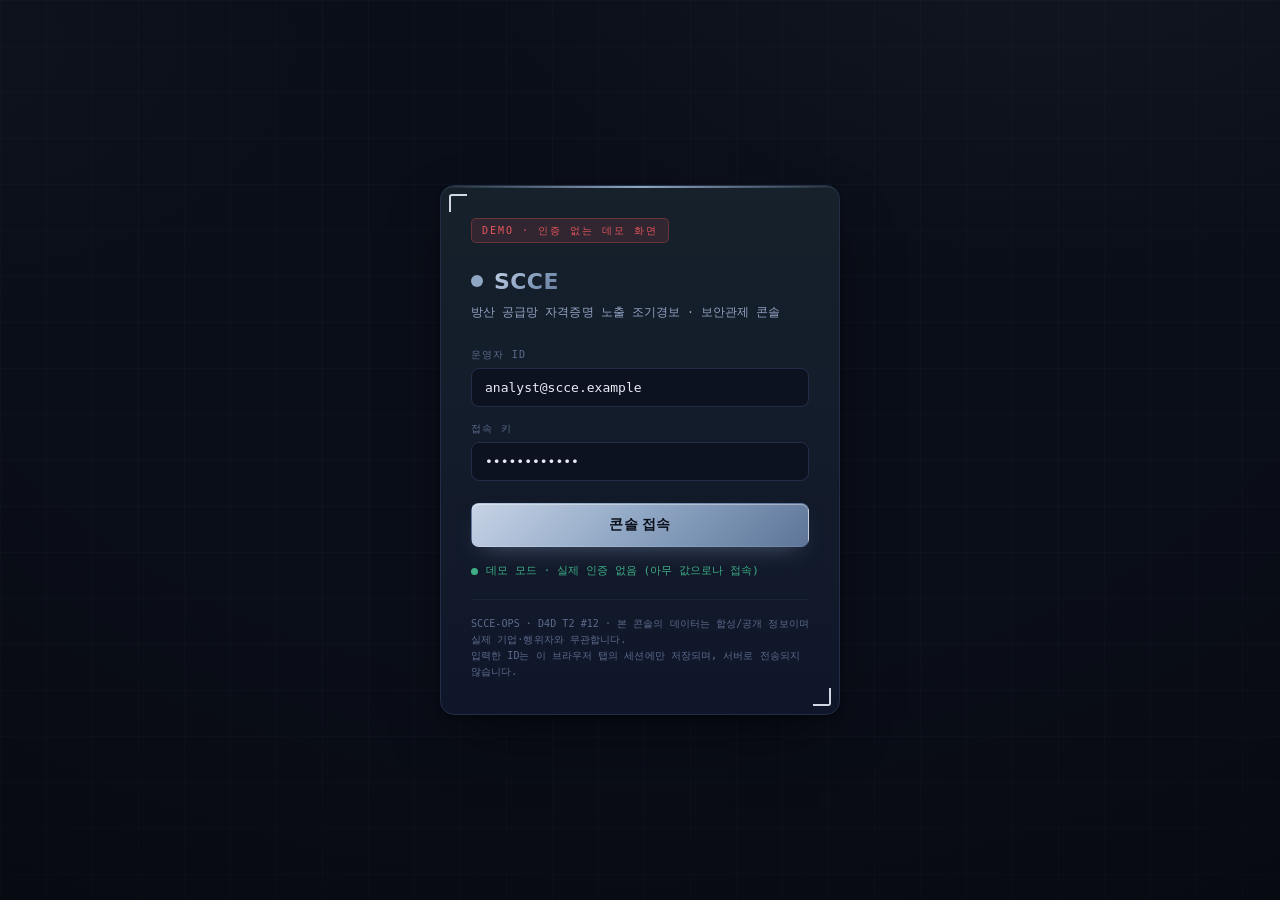
==== commit 1b0608d1: "SCCE — D4D Seoul T2 #12 hackathon version (data sanitised) The supply-chain credential-exposure earl" ====
--- a/web/login.html
+++ b/web/login.html
@@ -11,7 +11,7 @@
 <div class="login-card bracket-frame">
   <div class="scan"></div>
   <div class="login-inner">
-    <span class="login-classification">Restricted · 인가된 사용자 전용</span>
+    <span class="login-classification">Demo · 인증 없는 데모 화면</span>
 
     <div class="login-brand">
       <span class="beacon"></span>
@@ -22,7 +22,7 @@
     <form id="login-form" autocomplete="off">
       <div class="login-field">
         <label for="u">운영자 ID</label>
-        <input id="u" type="text" value="admin@scce.mil.kr" spellcheck="false">
+        <input id="u" type="text" value="analyst@scce.example" spellcheck="false">
       </div>
       <div class="login-field">
         <label for="p">접속 키</label>
@@ -31,11 +31,11 @@
       <button class="login-btn" type="submit">콘솔 접속</button>
     </form>
 
-    <div class="login-status"><span class="dot"></span>관리자 계정 활성 · 데모 모드 (즉시 접속)</div>
+    <div class="login-status"><span class="dot"></span>데모 모드 · 실제 인증 없음 (아무 값으로나 접속)</div>
 
     <div class="login-foot">
       SCCE-OPS · D4D T2 #12 · 본 콘솔의 데이터는 합성/공개 정보이며 실제 기업·행위자와 무관합니다.<br>
-      접속 기록은 보안감사 목적으로 로컬 세션에만 유지됩니다.
+      입력한 ID는 이 브라우저 탭의 세션에만 저장되며, 서버로 전송되지 않습니다.
     </div>
   </div>
 </div>
@@ -47,8 +47,8 @@
   try { if (sessionStorage.getItem(AUTH_KEY)) location.replace("index.html"); } catch (e) {}
 
   function login() {
-    var user = (document.getElementById("u").value || "admin@scce.mil.kr").trim();
-    // 데모 모드: 관리자 계정 활성 → 항상 접속 성공
+    var user = (document.getElementById("u").value || "analyst@scce.example").trim();
+    // 데모 모드: 인증 없음 → 항상 접속 성공 (실서비스라면 서버 측 인증 필요)
     try { sessionStorage.setItem(AUTH_KEY, user); } catch (e) {}
     location.href = "index.html";
   }
--- a/web/styles.css
+++ b/web/styles.css
@@ -224,6 +224,7 @@
 .meter.crit > i { background: linear-gradient(90deg, var(--critical), #ff8a84); }
 .meter.high > i { background: linear-gradient(90deg, var(--amber), #f4c579); }
 .meter.med  > i { background: linear-gradient(90deg, var(--medium), #8fd4e2); }
+.meter.nosignal > i { background: repeating-linear-gradient(135deg, var(--ink-faint) 0 6px, transparent 6px 12px); opacity: .55; }
 .risknum { font-family: var(--font-mono); font-size: 11px; color: var(--ink-dim); margin-top: 4px; text-align: right; }
 
 .badge {
@@ -235,6 +236,7 @@
 .badge.HIGH { color: var(--amber); background: var(--high-soft); border-color: rgba(232,162,61,.3); }
 .badge.MEDIUM { color: var(--medium); background: rgba(110,147,184,.1); border-color: rgba(110,147,184,.25); }
 .badge.LOW { color: var(--low); background: rgba(91,116,136,.1); border-color: rgba(91,116,136,.25); }
+.badge.NOSIGNAL { color: var(--ink-faint); background: transparent; border: 1px dashed var(--line); }
 
 /* detail panel */
 .detail .body { padding: 16px; }
